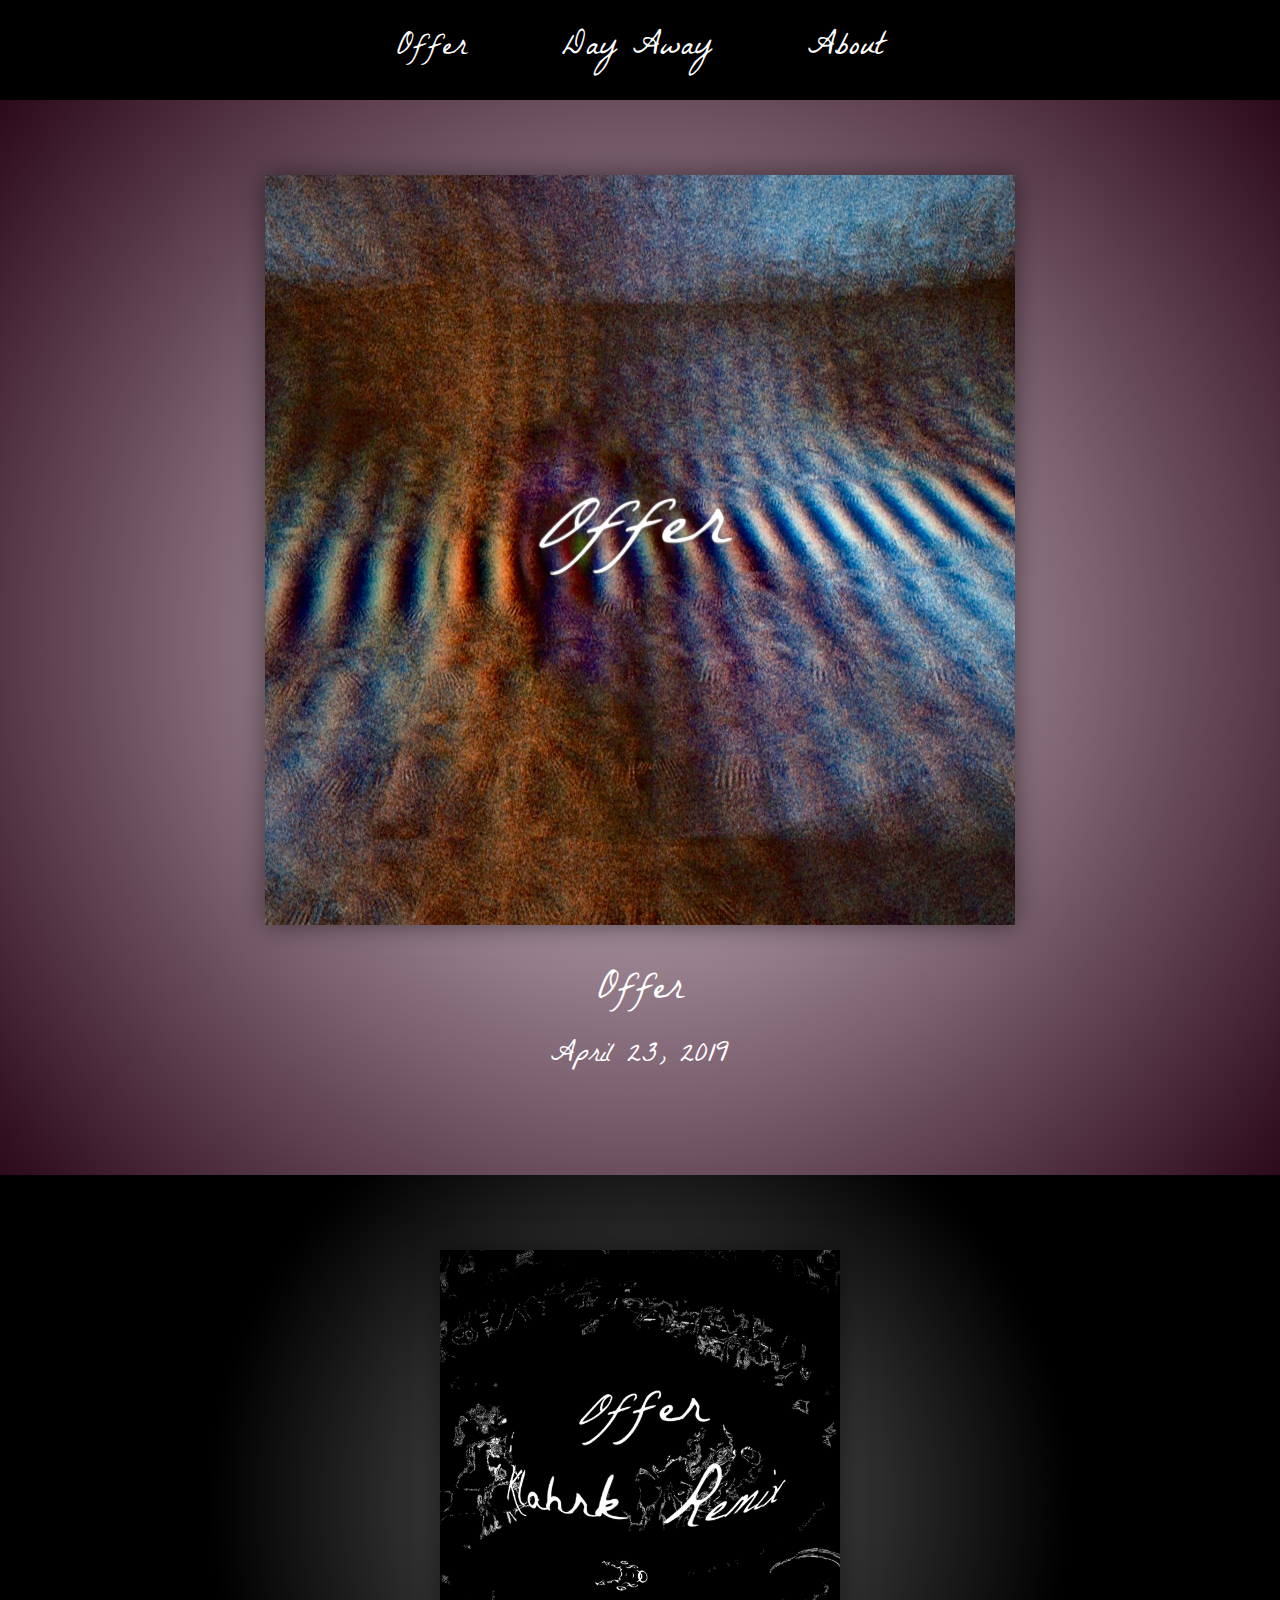
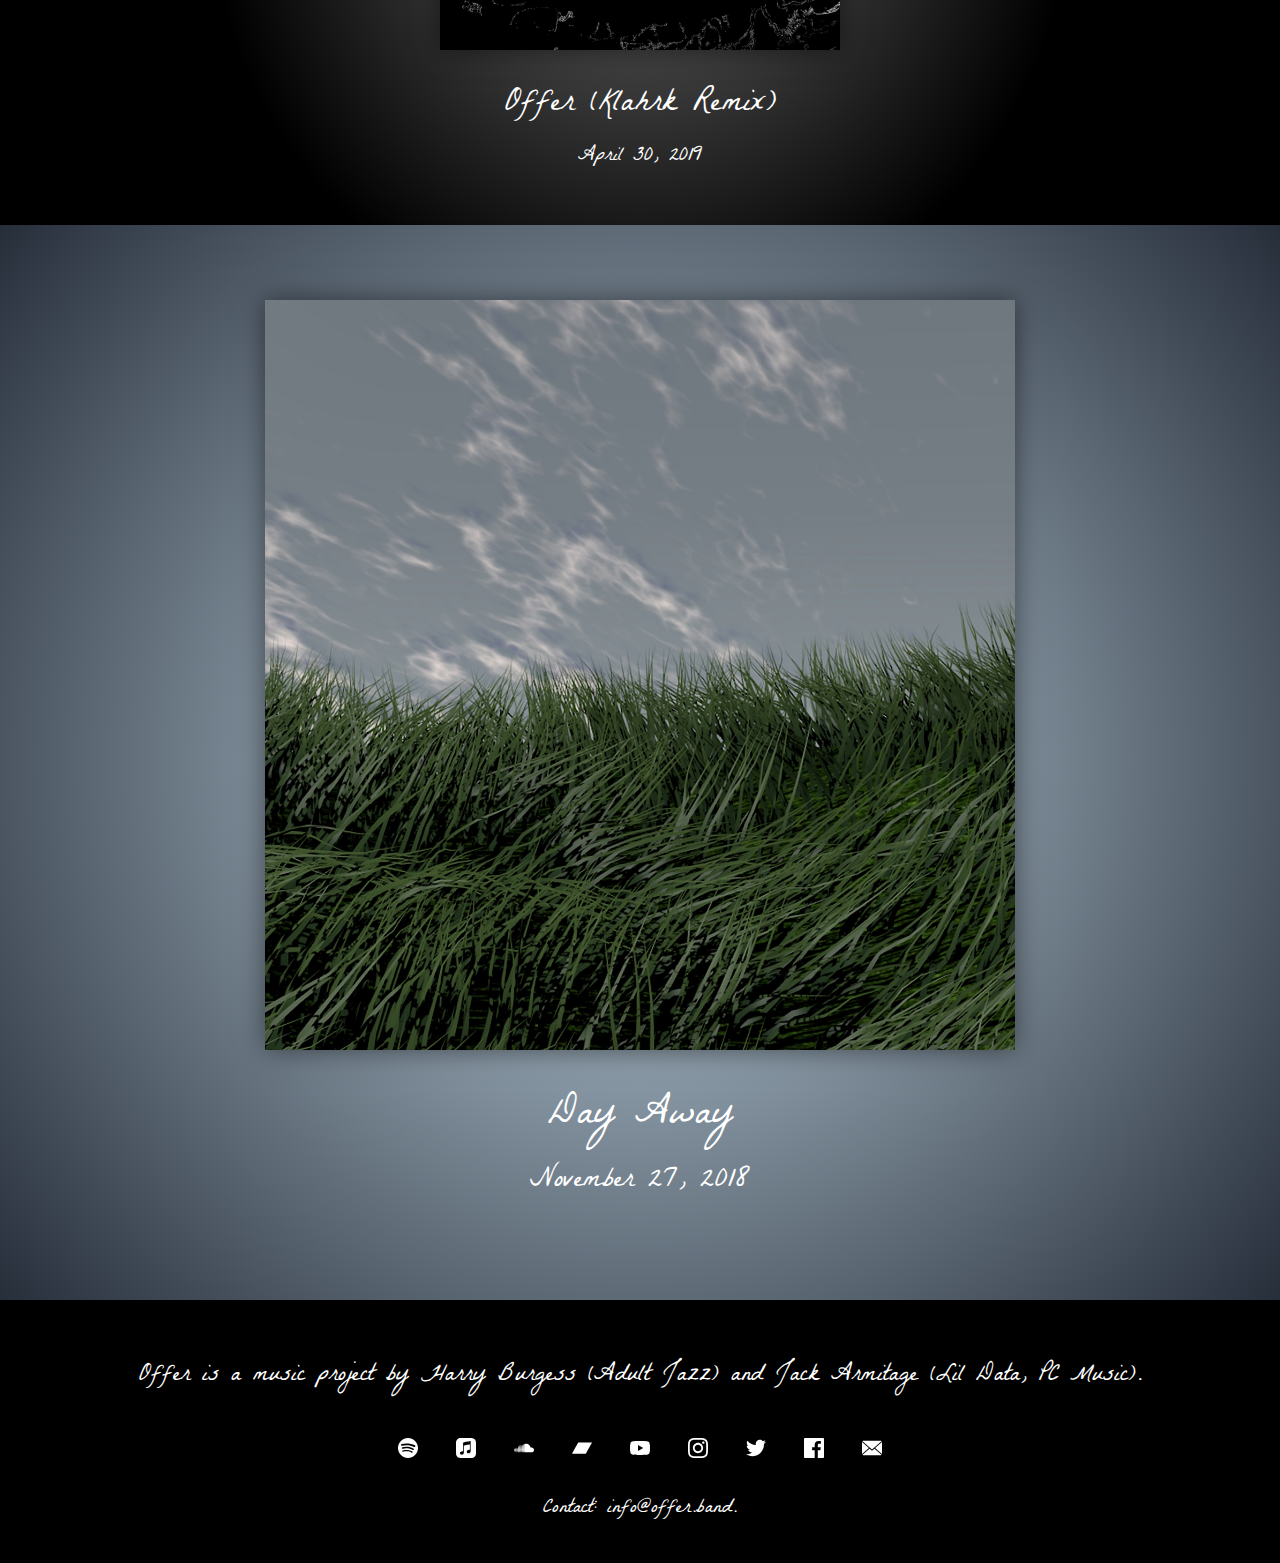
==== preview/index.html @ 7f5fa8a2 "new site preview" ====
<!DOCTYPE html>
<html>
<head>
	<!-- COMMON TAGS -->
	<meta charset="utf-8">
	<title>Offer</title>
	<!-- Search Engine -->
	<meta name="description" content="Offer is the music project of Harry Burgess (Adult Jazz) and Jack Armitage (Lil Data, PC Music)">
	<!-- <meta name="image" content="https://cdn.offer.band/file/offerband/dayaway.jpg"> -->
	<!-- Schema.org for Google -->
	<meta itemprop="name" content="Offer - Day Away">
	<meta itemprop="description" content="Offer is the music project of Harry Burgess (Adult Jazz) and Jack Armitage (Lil Data, PC Music)">
	<!-- <meta itemprop="image" content="https://cdn.offer.band/file/offerband/dayaway.jpg"> -->
	<!-- Twitter -->
	<meta name="twitter:card" content="summary">
	<meta name="twitter:title" content="Offer">
	<meta name="twitter:description" content="Offer is the music project of Harry Burgess (Adult Jazz) and Jack Armitage (Lil Data, PC Music)">
	<meta name="twitter:site" content="@offer_band">
	<!-- <meta name="twitter:image:src" content="https://cdn.offer.band/file/offerband/dayaway.jpg"> -->
	<!-- <meta name="twitter:player" content="https://www.youtube.com/embed/_wlcX8YhL0c"> -->
	<!-- Open Graph general (Facebook, Pinterest & Google+) -->
	<meta property="og:title" content="Offer - Day Away">
	<meta property="og:description" content="Offer is a music project by Harry Burgess (Adult Jazz) and Jack Armitage (Lil Data, PC Music)">
	<!-- <meta property="og:image" content="https://cdn.offer.band/file/offerband/dayaway.jpg"> -->
	<meta property="og:url" content="http://offer.band">
	<meta property="og:site_name" content="Offer">
	<meta property="og:locale" content="en_UK">
	<!-- <meta property="og:video" content="https://cdn.offer.band/file/offerband/grass.mp4"> -->
	<meta property="fb:admins" content="947531098779917">
	<meta property="og:type" content="website">

	<link rel="stylesheet" href="css/style.css">
</head>
<body>
	<div class="container">
		<div class="header">
			<div id="header-link-row">
				<a class="header-link" href="#offer"         title="Offer">Offer</a>
				<!-- <a class="header-link" href="#klahrk"        title="Offer">Offer (Klahrk Remix)</a> -->
				<a class="header-link" href="#dayaway"       title="Offer">Day Away</a>
				<a class="header-link" href="#footer-about"  title="Offer">About</a>
			</div>
		</div>
		<div class="release" id="offer">
			<a class="release-link" target="_blank" href="https://distrokid.com/hyperfollow/offer/offer" title="Listen to Offer">
				<img class="release-art" src="img/art/offer.jpg" alt="Offer (April 23, 2019)">
			</a>
			<a class="release-link" target="_blank" href="https://distrokid.com/hyperfollow/offer/offer" title="Listen to Offer">
				<p class="release-name">Offer</p>
			</a>
			<a class="release-link" target="_blank" href="https://distrokid.com/hyperfollow/offer/offer" title="Listen to Offer">
				<p class="release-date">April 23, 2019</p>
			</a>
		</div>
		<div class="release" id="klahrk">
			<a class="release-link" target="_blank" href="https://distrokid.com/hyperfollow/offer/offer-klahrk-remix" title="Listen to Offer (Klahrk Remix)">
				<img class="release-art" src="img/art/klahrk.jpg" alt="Offer (Klahrk Remix) (April 30, 2019)">
			</a>
			<a class="release-link" target="_blank" href="https://distrokid.com/hyperfollow/offer/offer-klahrk-remix" title="Listen to Offer (Klahrk Remix)">
				<p class="release-name">Offer (Klahrk Remix)</p>
			</a>
			<a class="release-link" target="_blank" href="https://distrokid.com/hyperfollow/offer/offer-klahrk-remix" title="Listen to Offer (Klahrk Remix)">
				<p class="release-date">April 30, 2019</p>
			</a>
		</div>
		<div class="release" id="dayaway">
			<a class="release-link" target="_blank" href="https://distrokid.com/hyperfollow/offer/fxxG" title="Listen to Day Away">
				<img class="release-art" src="img/art/dayaway.jpg" alt="Day Away (November 27, 2019)">
			</a>
			<a class="release-link" target="_blank" href="https://distrokid.com/hyperfollow/offer/fxxG" title="Listen to Day Away">
				<p class="release-name">Day Away</p>
			</a>
			<a class="release-link" target="_blank" href="https://distrokid.com/hyperfollow/offer/fxxG" title="Listen to Day Away">
				<p class="release-date">November 27, 2018</p>
			</a>
		</div>
		<div class="footer" id="footer">
			<p id="footer-about">
				Offer is a music project by Harry Burgess (<a class="footer-link" target="_blank" href="http://twitter.com/adultjazz" title="Adult Jazz Twitter">Adult Jazz</a>) and <a class="footer-link" target="_blank" href="http://jackarmitage.com" title="Jack Armitage website">Jack Armitage</a> (<a class="footer-link" target="_blank" href="http://lildata.co.uk" title="Lil Data website">Lil Data</a>, <a class="footer-link" target="_blank" href="http://pcmusic.info" title="PC Music website">PC Music</a>). 
			</p>
			<div id="footer-icon-row">
				<div class="footer-icon">
					<a class="footer-icon-link" target="_blank" href="https://open.spotify.com/album/7LFAzEcdPn4crq22RdvSYY?si=eyNoefelSA-qHgvAPj3Kvg" title="Spotify">
						<svg role="img" viewBox="0 0 24 24" xmlns="http://www.w3.org/2000/svg"><title>Spotify</title><path d="M12 0C5.4 0 0 5.4 0 12s5.4 12 12 12 12-5.4 12-12S18.66 0 12 0zm5.521 17.34c-.24.359-.66.48-1.021.24-2.82-1.74-6.36-2.101-10.561-1.141-.418.122-.779-.179-.899-.539-.12-.421.18-.78.54-.9 4.56-1.021 8.52-.6 11.64 1.32.42.18.479.659.301 1.02zm1.44-3.3c-.301.42-.841.6-1.262.3-3.239-1.98-8.159-2.58-11.939-1.38-.479.12-1.02-.12-1.14-.6-.12-.48.12-1.021.6-1.141C9.6 9.9 15 10.561 18.72 12.84c.361.181.54.78.241 1.2zm.12-3.36C15.24 8.4 8.82 8.16 5.16 9.301c-.6.179-1.2-.181-1.38-.721-.18-.601.18-1.2.72-1.381 4.26-1.26 11.28-1.02 15.721 1.621.539.3.719 1.02.419 1.56-.299.421-1.02.599-1.559.3z"/></svg>
					</a>
				</div>
				<div class="footer-icon">
					<a class="footer-icon-link" target="_blank" href="https://geo.itunes.apple.com/us/artist/offer/387914346?mt=1&app=music" title="Apple Music">
						<svg role="img" viewBox="0 0 24 24" xmlns="http://www.w3.org/2000/svg"><title>Apple Music</title><path d="M23.997 6.124c0-.738-.065-1.47-.24-2.19-.317-1.31-1.062-2.31-2.18-3.043C21.003.517 20.373.285 19.7.164c-.517-.093-1.038-.135-1.564-.15-.04-.003-.083-.01-.124-.013H5.988c-.152.01-.303.017-.455.026C4.786.07 4.043.15 3.34.428 2.004.958 1.04 1.88.475 3.208c-.192.448-.292.925-.363 1.408-.056.392-.088.785-.1 1.18 0 .032-.007.062-.01.093v12.223c.01.14.017.283.027.424.05.815.154 1.624.497 2.373.65 1.42 1.738 2.353 3.234 2.802.42.127.856.187 1.293.228.555.053 1.11.06 1.667.06h11.03c.525 0 1.048-.034 1.57-.1.823-.106 1.597-.35 2.296-.81.84-.553 1.472-1.287 1.88-2.208.186-.42.293-.87.37-1.324.113-.675.138-1.358.137-2.04-.002-3.8 0-7.595-.003-11.393zm-6.423 3.99v5.712c0 .417-.058.827-.244 1.206-.29.59-.76.962-1.388 1.14-.35.1-.706.157-1.07.173-.95.045-1.773-.6-1.943-1.536-.142-.773.227-1.624 1.038-2.022.323-.16.67-.25 1.018-.324.378-.082.758-.153 1.134-.24.274-.063.457-.23.51-.516.014-.063.02-.13.02-.193 0-1.815 0-3.63-.002-5.443 0-.062-.01-.125-.026-.185-.04-.15-.15-.243-.304-.234-.16.01-.318.035-.475.066-.76.15-1.52.303-2.28.456l-2.326.47-1.374.278c-.016.003-.032.01-.048.013-.277.077-.377.203-.39.49-.002.042 0 .086 0 .13-.002 2.602 0 5.204-.003 7.805 0 .42-.047.836-.215 1.227-.278.64-.77 1.04-1.434 1.233-.35.1-.71.16-1.075.172-.96.036-1.755-.6-1.92-1.544-.14-.812.23-1.685 1.154-2.075.357-.15.73-.232 1.108-.31.287-.06.575-.116.86-.177.383-.083.583-.323.6-.714v-.15c0-2.96 0-5.922.002-8.882 0-.123.013-.25.042-.37.07-.285.273-.448.546-.518.255-.066.515-.112.774-.165.733-.15 1.466-.296 2.2-.444l2.27-.46c.67-.134 1.34-.27 2.01-.403.22-.043.443-.088.664-.106.31-.025.523.17.554.482.008.073.012.148.012.223.002 1.91.002 3.822 0 5.732z"/></svg>
					</a>
				</div>
				<div class="footer-icon">
					<a class="footer-icon-link" target="_blank" href="https://soundcloud.com/offerband" title="SoundCloud">
						<svg role="img" viewBox="0 0 24 24" xmlns="http://www.w3.org/2000/svg"><title>SoundCloud</title><path d="M1.175 12.225c-.051 0-.094.046-.101.1l-.233 2.154.233 2.105c.007.058.05.098.101.098.05 0 .09-.04.099-.098l.255-2.105-.27-2.154c0-.057-.045-.1-.09-.1m-.899.828c-.06 0-.091.037-.104.094L0 14.479l.165 1.308c0 .055.045.094.09.094s.089-.045.104-.104l.21-1.319-.21-1.334c0-.061-.044-.09-.09-.09m1.83-1.229c-.061 0-.12.045-.12.104l-.21 2.563.225 2.458c0 .06.045.12.119.12.061 0 .105-.061.121-.12l.254-2.474-.254-2.548c-.016-.06-.061-.12-.121-.12m.945-.089c-.075 0-.135.06-.15.135l-.193 2.64.21 2.544c.016.077.075.138.149.138.075 0 .135-.061.15-.15l.24-2.532-.24-2.623c0-.075-.06-.135-.135-.135l-.031-.017zm1.155.36c-.005-.09-.075-.149-.159-.149-.09 0-.158.06-.164.149l-.217 2.43.2 2.563c0 .09.075.157.159.157.074 0 .148-.068.148-.158l.227-2.563-.227-2.444.033.015zm.809-1.709c-.101 0-.18.09-.18.181l-.21 3.957.187 2.563c0 .09.08.164.18.164.094 0 .174-.09.18-.18l.209-2.563-.209-3.972c-.008-.104-.088-.18-.18-.18m.959-.914c-.105 0-.195.09-.203.194l-.18 4.872.165 2.548c0 .12.09.209.195.209.104 0 .194-.089.21-.209l.193-2.548-.192-4.856c-.016-.12-.105-.21-.21-.21m.989-.449c-.121 0-.211.089-.225.209l-.165 5.275.165 2.52c.014.119.104.225.225.225.119 0 .225-.105.225-.225l.195-2.52-.196-5.275c0-.12-.105-.225-.225-.225m1.245.045c0-.135-.105-.24-.24-.24-.119 0-.24.105-.24.24l-.149 5.441.149 2.503c.016.135.121.24.256.24s.24-.105.24-.24l.164-2.503-.164-5.456-.016.015zm.749-.134c-.135 0-.255.119-.255.254l-.15 5.322.15 2.473c0 .15.12.255.255.255s.255-.12.255-.27l.15-2.474-.165-5.307c0-.148-.12-.27-.271-.27m1.005.166c-.164 0-.284.135-.284.285l-.103 5.143.135 2.474c0 .149.119.277.284.277.149 0 .271-.12.284-.285l.121-2.443-.135-5.112c-.012-.164-.135-.285-.285-.285m1.184-.945c-.045-.029-.105-.044-.165-.044s-.119.015-.165.044c-.09.054-.149.15-.149.255v.061l-.104 6.048.115 2.449v.008c.008.06.03.135.074.18.058.061.142.104.234.104.08 0 .158-.044.209-.09.058-.06.091-.135.091-.225l.015-.24.117-2.203-.135-6.086c0-.104-.061-.193-.135-.239l-.002-.022zm1.006-.547c-.045-.045-.09-.061-.15-.061-.074 0-.149.016-.209.061-.075.061-.119.15-.119.24v.029l-.137 6.609.076 1.215.061 1.185c0 .164.148.314.328.314.181 0 .33-.15.33-.329l.15-2.414-.15-6.637c0-.12-.074-.221-.165-.277m8.934 3.777c-.405 0-.795.086-1.139.232-.24-2.654-2.46-4.736-5.188-4.736-.659 0-1.305.135-1.889.359-.225.09-.27.18-.285.359v9.368c.016.18.15.33.33.345h8.185C22.681 17.218 24 15.914 24 14.28s-1.319-2.952-2.938-2.952"/></svg>
					</a>
				</div>
				<div class="footer-icon">
					<a class="footer-icon-link" target="_blank" href="https://offerband.bandcamp.com" title="Bandcamp">
						<svg role="img" viewBox="0 0 24 24" xmlns="http://www.w3.org/2000/svg"><title>Bandcamp</title><path d="M0 18.75l7.437-13.5H24l-7.438 13.5H0z"/></svg>
					</a>
				</div>
				<div class="footer-icon">
					<a class="footer-icon-link" target="_blank" href="https://www.youtube.com/channel/UCpZjg3_y49z2LSPCJ6suCJw" title="YouTube">
						<svg role="img" xmlns="http://www.w3.org/2000/svg" viewBox="0 0 24 24"><title>YouTube</title><path d="M23.495 6.205a3.007 3.007 0 0 0-2.088-2.088c-1.87-.501-9.396-.501-9.396-.501s-7.507-.01-9.396.501A3.007 3.007 0 0 0 .527 6.205a31.247 31.247 0 0 0-.522 5.805 31.247 31.247 0 0 0 .522 5.783 3.007 3.007 0 0 0 2.088 2.088c1.868.502 9.396.502 9.396.502s7.506 0 9.396-.502a3.007 3.007 0 0 0 2.088-2.088 31.247 31.247 0 0 0 .5-5.783 31.247 31.247 0 0 0-.5-5.805zM9.609 15.601V8.408l6.264 3.602z"/></svg>
					</a>
				</div>
				<div class="footer-icon">
					<a class="footer-icon-link" target="_blank" href="https://instagram.com/offerband" title="Instagram">
						<svg role="img" viewBox="0 0 24 24" xmlns="http://www.w3.org/2000/svg"><title>Instagram</title><path d="M12 0C8.74 0 8.333.015 7.053.072 5.775.132 4.905.333 4.14.63c-.789.306-1.459.717-2.126 1.384S.935 3.35.63 4.14C.333 4.905.131 5.775.072 7.053.012 8.333 0 8.74 0 12s.015 3.667.072 4.947c.06 1.277.261 2.148.558 2.913.306.788.717 1.459 1.384 2.126.667.666 1.336 1.079 2.126 1.384.766.296 1.636.499 2.913.558C8.333 23.988 8.74 24 12 24s3.667-.015 4.947-.072c1.277-.06 2.148-.262 2.913-.558.788-.306 1.459-.718 2.126-1.384.666-.667 1.079-1.335 1.384-2.126.296-.765.499-1.636.558-2.913.06-1.28.072-1.687.072-4.947s-.015-3.667-.072-4.947c-.06-1.277-.262-2.149-.558-2.913-.306-.789-.718-1.459-1.384-2.126C21.319 1.347 20.651.935 19.86.63c-.765-.297-1.636-.499-2.913-.558C15.667.012 15.26 0 12 0zm0 2.16c3.203 0 3.585.016 4.85.071 1.17.055 1.805.249 2.227.415.562.217.96.477 1.382.896.419.42.679.819.896 1.381.164.422.36 1.057.413 2.227.057 1.266.07 1.646.07 4.85s-.015 3.585-.074 4.85c-.061 1.17-.256 1.805-.421 2.227-.224.562-.479.96-.899 1.382-.419.419-.824.679-1.38.896-.42.164-1.065.36-2.235.413-1.274.057-1.649.07-4.859.07-3.211 0-3.586-.015-4.859-.074-1.171-.061-1.816-.256-2.236-.421-.569-.224-.96-.479-1.379-.899-.421-.419-.69-.824-.9-1.38-.165-.42-.359-1.065-.42-2.235-.045-1.26-.061-1.649-.061-4.844 0-3.196.016-3.586.061-4.861.061-1.17.255-1.814.42-2.234.21-.57.479-.96.9-1.381.419-.419.81-.689 1.379-.898.42-.166 1.051-.361 2.221-.421 1.275-.045 1.65-.06 4.859-.06l.045.03zm0 3.678c-3.405 0-6.162 2.76-6.162 6.162 0 3.405 2.76 6.162 6.162 6.162 3.405 0 6.162-2.76 6.162-6.162 0-3.405-2.76-6.162-6.162-6.162zM12 16c-2.21 0-4-1.79-4-4s1.79-4 4-4 4 1.79 4 4-1.79 4-4 4zm7.846-10.405c0 .795-.646 1.44-1.44 1.44-.795 0-1.44-.646-1.44-1.44 0-.794.646-1.439 1.44-1.439.793-.001 1.44.645 1.44 1.439z"/></svg>
					</a>
				</div>
				<div class="footer-icon">
					<a class="footer-icon-link" target="_blank" href="https://twitter.com/offer_band" title="Twitter">
						<svg role="img" viewBox="0 0 24 24" xmlns="http://www.w3.org/2000/svg"><title>Twitter</title><path d="M23.954 4.569c-.885.389-1.83.654-2.825.775 1.014-.611 1.794-1.574 2.163-2.723-.951.555-2.005.959-3.127 1.184-.896-.959-2.173-1.559-3.591-1.559-2.717 0-4.92 2.203-4.92 4.917 0 .39.045.765.127 1.124C7.691 8.094 4.066 6.13 1.64 3.161c-.427.722-.666 1.561-.666 2.475 0 1.71.87 3.213 2.188 4.096-.807-.026-1.566-.248-2.228-.616v.061c0 2.385 1.693 4.374 3.946 4.827-.413.111-.849.171-1.296.171-.314 0-.615-.03-.916-.086.631 1.953 2.445 3.377 4.604 3.417-1.68 1.319-3.809 2.105-6.102 2.105-.39 0-.779-.023-1.17-.067 2.189 1.394 4.768 2.209 7.557 2.209 9.054 0 13.999-7.496 13.999-13.986 0-.209 0-.42-.015-.63.961-.689 1.8-1.56 2.46-2.548l-.047-.02z"/></svg>
					</a>
				</div>
				<div class="footer-icon">
					<a class="footer-icon-link" target="_blank" href="https://facebook.com/offerbanduk" title="Facebook">
						<svg role="img" viewBox="0 0 24 24" xmlns="http://www.w3.org/2000/svg"><title>Facebook</title><path d="M22.676 0H1.324C.593 0 0 .593 0 1.324v21.352C0 23.408.593 24 1.324 24h11.494v-9.294H9.689v-3.621h3.129V8.41c0-3.099 1.894-4.785 4.659-4.785 1.325 0 2.464.097 2.796.141v3.24h-1.921c-1.5 0-1.792.721-1.792 1.771v2.311h3.584l-.465 3.63H16.56V24h6.115c.733 0 1.325-.592 1.325-1.324V1.324C24 .593 23.408 0 22.676 0"/></svg>
					</a>
				</div>
				<div class="footer-icon">
					<a class="footer-icon-link" target="_blank" href="https://eepurl.com/dOR8Gf" title="Mailing list">
						<svg role="img" version="1.1" xmlns="http://www.w3.org/2000/svg" viewBox="0 0 14 14"><title>Mailing list</title><path d="M7,9L5.268,7.484l-4.952,4.245C0.496,11.896,0.739,12,1.007,12h11.986 c0.267,0,0.509-0.104,0.688-0.271L8.732,7.484L7,9z"/><path d="M13.684,2.271C13.504,2.103,13.262,2,12.993,2H1.007C0.74,2,0.498,2.104,0.318,2.273L7,8 L13.684,2.271z"/><polygon points="0,2.878 0,11.186 4.833,7.079"/><polygon points="9.167,7.079 14,11.186 14,2.875"/></svg>
					</a>
				</div>
			</div>
			<p id="footer-contact">
				Contact: <a class="footer-link" href="mailto:info@offer.band?subject=Hi">info@offer.band</a>.
			</p>
		</div>
	</div>
</body>
</html>
---- preview/css/style.css ----
@font-face {
  font-family: 'LaBelleAurore';
  src: url('../fonts/LaBelleAurore.ttf') format('truetype');
}

body {
	margin: 0;
	background-color: #000;
	width: 100%;

	font-family: LaBelleAurore, Helvetica, sans-serif;
	text-align: center;
	color:#fff;
}

a {
	text-decoration: none;
	color: #fff;
}

a:hover {
	text-decoration: underline;
}

.container{

}

/*       HEADER          */

.header {
	height: 100px;
	font-size: 2em;
}

.header-link {
	padding: 40px;
}

#header-link-row {
	padding-top: 20px;
}

/*       RELEASE          */


.release {
	width: 100%;
	height: 1000px;
	padding-top: 75px;
}

.release-link {

}

.release-art {
	width: 750px;
	-webkit-box-shadow: 0px 0px 25px 0px rgba(0,0,0,0.5);
	-moz-box-shadow: 0px 0px 25px 0px rgba(0,0,0,0.5);
	box-shadow: 0px 0px 25px 0px rgba(0,0,0,0.5);
}

.release-art img {
}

.release-name {
	color: #fff;
	font-size: 2.5em;
	line-height: 0.75em;
}

.release-date {
	color: #fff;
	font-size: 1.75em;
	line-height: 0.75em;
}

#offer {
	background: rgb(31,18,25);
	background: radial-gradient(circle, rgb(221, 204, 214) 0%, rgb(44, 9, 27) 100%);
}

/*     KLAHRK REMIX      */

#klahrk {
	height: 575px;
	background: rgb(0,0,0);
	background: radial-gradient(circle, rgba(100,100,100,1) 0%, rgba(0,0,0,1) 60%);
}

#klahrk img {
	width: 400px;
}

#klahrk .release-name {
	color: #fff;
	font-size: 2em;
	line-height: 0.75em;
}

#klahrk .release-date {
	color: #fff;
	font-size: 1.25em;
	line-height: 0.75em;
}

#dayaway {
	background: rgb(118,126,138);
	background: radial-gradient(circle, rgb(194,214,227) 0%, rgb(38,46,58) 100%);
}

/*       FOOTER          */

.footer {
	margin: 0 auto;
	padding-top: 20px;
}

.footer-icon-row {
}

.footer-icon-link {
	fill: white;	
}

.footer-icon {
	display: inline-block;
	width: 20px;
	height: 20px;
	padding-left: 15px;
	padding-right: 15px;
	fill: white;
}

.footer-link {

}

#footer-about {
	padding-top: 10px;
	padding-bottom: 15px;
	font-size: 1.5em;
}

#footer-contact {
	font-size: 1.25em;
	padding-top: 0px;
	padding-bottom: 15px;
}
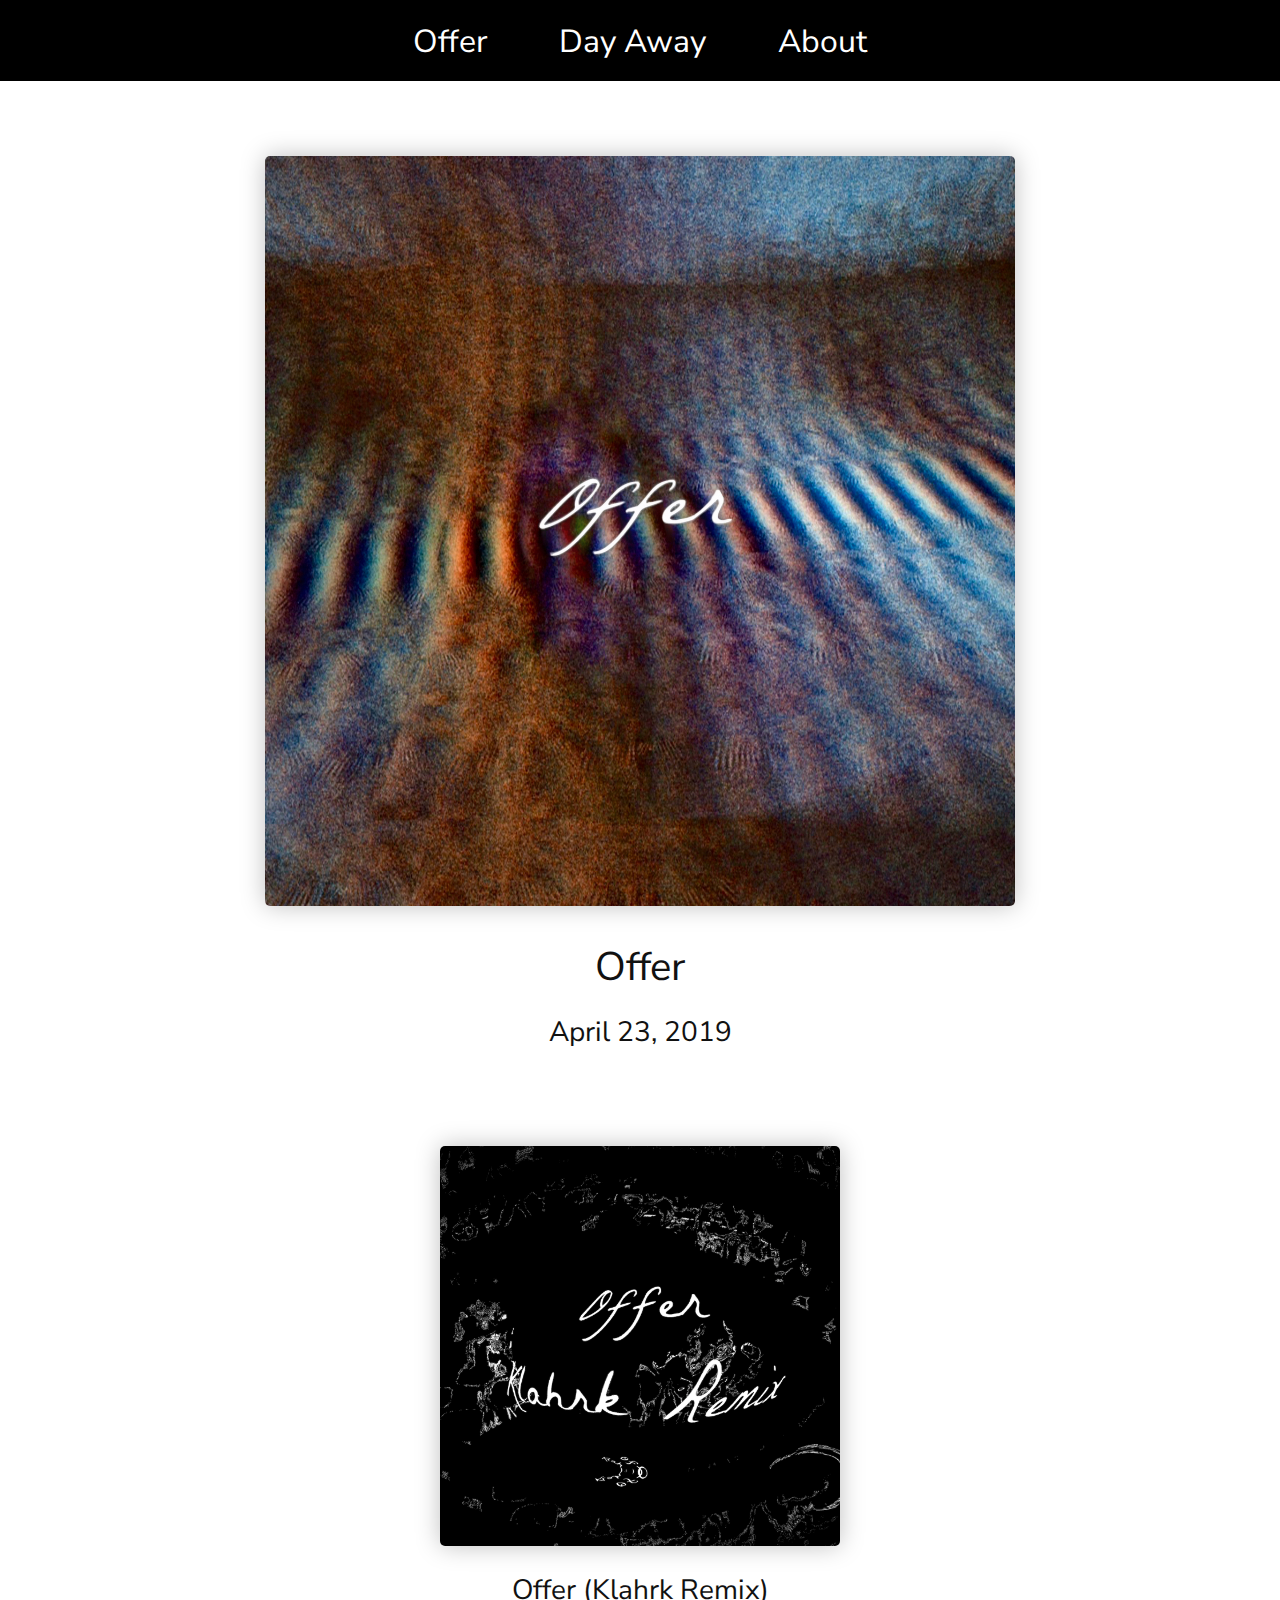
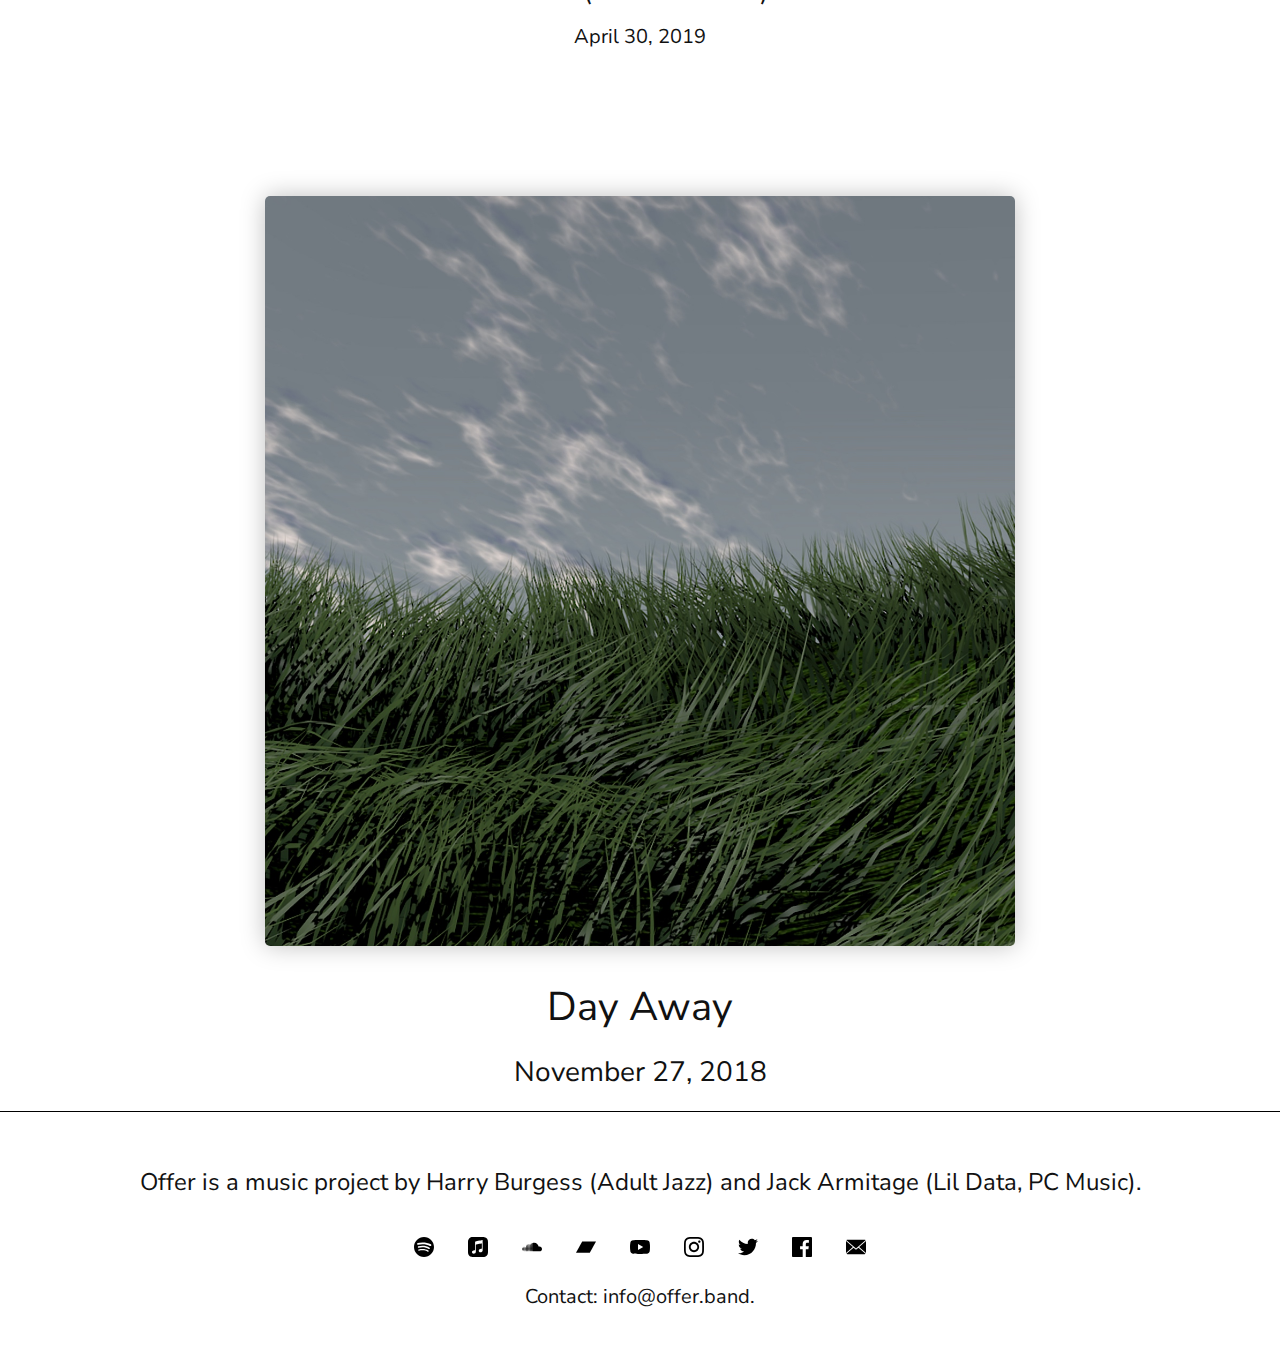
==== commit ab0db60f: "preview" ====
--- a/preview/index.html
+++ b/preview/index.html
@@ -1,42 +1,77 @@
 <!DOCTYPE html>
 <html>
 <head>
+
 	<!-- COMMON TAGS -->
 	<meta charset="utf-8">
 	<title>Offer</title>
 	<!-- Search Engine -->
 	<meta name="description" content="Offer is the music project of Harry Burgess (Adult Jazz) and Jack Armitage (Lil Data, PC Music)">
-	<!-- <meta name="image" content="https://cdn.offer.band/file/offerband/dayaway.jpg"> -->
+	<meta name="image" content="https://cdn.offer.band/file/offerband/offer.jpg">
 	<!-- Schema.org for Google -->
 	<meta itemprop="name" content="Offer - Day Away">
 	<meta itemprop="description" content="Offer is the music project of Harry Burgess (Adult Jazz) and Jack Armitage (Lil Data, PC Music)">
-	<!-- <meta itemprop="image" content="https://cdn.offer.band/file/offerband/dayaway.jpg"> -->
+	<meta itemprop="image" content="https://cdn.offer.band/file/offerband/offer.jpg">
 	<!-- Twitter -->
 	<meta name="twitter:card" content="summary">
 	<meta name="twitter:title" content="Offer">
 	<meta name="twitter:description" content="Offer is the music project of Harry Burgess (Adult Jazz) and Jack Armitage (Lil Data, PC Music)">
 	<meta name="twitter:site" content="@offer_band">
-	<!-- <meta name="twitter:image:src" content="https://cdn.offer.band/file/offerband/dayaway.jpg"> -->
-	<!-- <meta name="twitter:player" content="https://www.youtube.com/embed/_wlcX8YhL0c"> -->
+	<meta name="twitter:image:src" content="https://cdn.offer.band/file/offerband/offer.jpg">
 	<!-- Open Graph general (Facebook, Pinterest & Google+) -->
 	<meta property="og:title" content="Offer - Day Away">
 	<meta property="og:description" content="Offer is a music project by Harry Burgess (Adult Jazz) and Jack Armitage (Lil Data, PC Music)">
-	<!-- <meta property="og:image" content="https://cdn.offer.band/file/offerband/dayaway.jpg"> -->
+	<meta property="og:image" content="https://cdn.offer.band/file/offerband/offer.jpg">
 	<meta property="og:url" content="http://offer.band">
 	<meta property="og:site_name" content="Offer">
 	<meta property="og:locale" content="en_UK">
-	<!-- <meta property="og:video" content="https://cdn.offer.band/file/offerband/grass.mp4"> -->
 	<meta property="fb:admins" content="947531098779917">
 	<meta property="og:type" content="website">
 
 	<link rel="stylesheet" href="css/style.css">
+
+<!-- 	                                                                                                                                                               
+                                                                                                                                                               
+                                        .#@@@@@@@@(                                                                                                            
+                                    ,%@@@@@@@&   %@&                         ./(###(                     ,#%@@@@@/                                             
+                                  (@@@& &@@      *@@                    /@@@@   &@#               .&@@@     @@                                             
+                               #@@@   &@        (@%                 (@@@%        ,@@             #@@@&         &@                                              
+                            .@@@%   #@&        (@                 &@@&          (@%            #@@@          ,&%                                               
+                          %@@&     @@        ,@&               ,&@&            &             /@@%                                                              
+                       ,@@@%     (@&       ,@@               ,@@%                          (@@                                                    %@@@         
+                     ,@@@%      #@@       @@%              .@@%                           &@%                                                    (@@@@&        
+                   &@@&         @@%    (@@                @@%                           @@&                                                    ,@@@@@@@@       
+                .&@@&          *@@# .&@@               ,@@@         .,(               &@@%       .(###             .(###,                     ,@@@@@@@@@%      
+               &@@&            #@@@@@&               ,&@@@%.#&@@@@@@%               %@@@@&&@@@@@@@%            ,%@@@@@@@@                    &@@@@   @@@%      
+             @@@&              @@@@              .(&@@@@@@@@@&                  .(&@@@@@@@@               ,@@@@@   @@@&                  %@@@%    ,@@@       
+           &@@&              #@@&          *#@@@@@@@@@@%                  ,&@@@@@@@@@@                  ,@@@@    ,@@@&                 &@@@%      @@@        
+         @@@@             #@@&           %&&%#((@@@@@                    &%%%%  @@@@#                   /@@@@    &@@@@                ,@@@%       (@@@         
+      ,@@@@           ,&@@%                    ,@@@%                           &@@@                    (@@@@@@@@@&                  %@@&         &@@&          
+     %@@@          /@@@%                      &@@&                            @@@&                    ,@@@@@@@&                  /@@@           @@@@           
+   (@@@       .#@@@%                        /@@@                            /@@@%                     #@@@@@#               /#&@@@@            @@@@#           
+  *@@@   ,#&@@@&                          ,@@@&                            &@@@                        @@@@@@#..  .,(&&@@@@@@@@&               @@@@#           
+  @@@@@@@&%                              %@@&                            .@@@%                          #&@@@@@@@@@@@@&&%%                     %@@@@@@&&&&@@@@@
+                                       %@@&                             &@@&                                                                       %%%%&%      
+                                     ,@@@#                             @@@#                                                                                    
+                                   /@@@                              &@@#                                                                                      
+                                 /@@@                              %@@&                                                                                        
+                               .@@@                              (@@&                                                                                          
+                             (@@@                              #@@@                                                                                            
+                           /@@@                              (@@@                                                                                              
+                        ,&@@&                             /&@@@                                                                                                
+                     ,@@@@                             ,&@@@@                                                                                                  
+                  /@@@@%                            ,&@@@@%                                                                                                    
+            .#@@@@@&                          (%@@@@@@@                                                                                                        
+
+	http://offer.band
+	 -->
+	
 </head>
 <body>
 	<div class="container">
 		<div class="header">
 			<div id="header-link-row">
 				<a class="header-link" href="#offer"         title="Offer">Offer</a>
-				<!-- <a class="header-link" href="#klahrk"        title="Offer">Offer (Klahrk Remix)</a> -->
 				<a class="header-link" href="#dayaway"       title="Offer">Day Away</a>
 				<a class="header-link" href="#footer-about"  title="Offer">About</a>
 			</div>
--- a/preview/css/style.css
+++ b/preview/css/style.css
@@ -1,21 +1,23 @@
-@font-face {
+/*@font-face {
   font-family: 'LaBelleAurore';
   src: url('../fonts/LaBelleAurore.ttf') format('truetype');
-}
+}*/
+
+@import url('https://fonts.googleapis.com/css?family=Nunito+Sans:300');
 
 body {
 	margin: 0;
-	background-color: #000;
+	background-color: #fff;
 	width: 100%;
 
-	font-family: LaBelleAurore, Helvetica, sans-serif;
+	font-family: 'Nunito Sans', Helvetica sans-serif;
 	text-align: center;
-	color:#fff;
+	color:#111;
 }
 
 a {
 	text-decoration: none;
-	color: #fff;
+	color: #111;
 }
 
 a:hover {
@@ -23,18 +25,31 @@
 }
 
 .container{
-
+	/*width: 80%;*/
+	/*padding-left: 10%;*/
 }
 
 /*       HEADER          */
 
 .header {
-	height: 100px;
+	height: 80px;
 	font-size: 2em;
+
+	background-color: #000;
+	color:#fff;
+
+	border-bottom: 1px solid black;
+}
+
+.header a {
+	color: #fff;
 }
 
 .header-link {
-	padding: 40px;
+	padding-top: 40px;
+	padding-left: 2.5%;
+	padding-right: 2.5%;
+	padding-bottom: 0px;
 }
 
 #header-link-row {
@@ -43,10 +58,9 @@
 
 /*       RELEASE          */
 
-
 .release {
 	width: 100%;
-	height: 1000px;
+	/*height: 1000px;*/
 	padding-top: 75px;
 }
 
@@ -56,37 +70,40 @@
 
 .release-art {
 	width: 750px;
-	-webkit-box-shadow: 0px 0px 25px 0px rgba(0,0,0,0.5);
-	-moz-box-shadow: 0px 0px 25px 0px rgba(0,0,0,0.5);
-	box-shadow: 0px 0px 25px 0px rgba(0,0,0,0.5);
+
+	-webkit-box-shadow: 0px 0px 25px 0px rgba(0,0,0,0.25);
+	-moz-box-shadow: 0px 0px 25px 0px rgba(0,0,0,0.25);
+	box-shadow: 0px 0px 25px 0px rgba(0,0,0,0.25);
+
+	-webkit-border-radius: 5px;
+	-moz-border-radius: 5px;
+	border-radius: 5px; 
 }
 
 .release-art img {
 }
 
 .release-name {
-	color: #fff;
 	font-size: 2.5em;
 	line-height: 0.75em;
 }
 
 .release-date {
-	color: #fff;
 	font-size: 1.75em;
 	line-height: 0.75em;
 }
 
 #offer {
-	background: rgb(31,18,25);
-	background: radial-gradient(circle, rgb(221, 204, 214) 0%, rgb(44, 9, 27) 100%);
+	/*background: rgb(31,18,25);*/
+	/*background: radial-gradient(circle, rgba(221, 204, 214, 0.25) 0%, rgba(44, 9, 27, 0.5) 100%);*/
 }
 
 /*     KLAHRK REMIX      */
 
 #klahrk {
 	height: 575px;
-	background: rgb(0,0,0);
-	background: radial-gradient(circle, rgba(100,100,100,1) 0%, rgba(0,0,0,1) 60%);
+	/*background: rgb(0,0,0);*/
+	/*background: radial-gradient(circle, rgba(100,100,100,1) 0%, rgba(0,0,0,1) 60%);*/
 }
 
 #klahrk img {
@@ -94,20 +111,18 @@
 }
 
 #klahrk .release-name {
-	color: #fff;
-	font-size: 2em;
+	font-size: 1.75em;
 	line-height: 0.75em;
 }
 
 #klahrk .release-date {
-	color: #fff;
 	font-size: 1.25em;
 	line-height: 0.75em;
 }
 
 #dayaway {
-	background: rgb(118,126,138);
-	background: radial-gradient(circle, rgb(194,214,227) 0%, rgb(38,46,58) 100%);
+	/*background: rgb(118,126,138);*/
+	/*background: radial-gradient(circle, rgb(194,214,227) 0%, rgb(38,46,58) 100%);*/
 }
 
 /*       FOOTER          */
@@ -115,13 +130,16 @@
 .footer {
 	margin: 0 auto;
 	padding-top: 20px;
+	/*width: 80%;*/
+
+	border-top: 1px solid black;
 }
 
 .footer-icon-row {
 }
 
 .footer-icon-link {
-	fill: white;	
+	fill: black;	
 }
 
 .footer-icon {
@@ -130,7 +148,7 @@
 	height: 20px;
 	padding-left: 15px;
 	padding-right: 15px;
-	fill: white;
+	fill: black;
 }
 
 .footer-link {
@@ -149,3 +167,14 @@
 	padding-bottom: 15px;
 }
 
+/*    MOBILE   */
+
+@media screen and (max-width: 767px) {
+  
+  .header {
+  	font-size: 4em;
+  	width:5%;
+  	background-color:#182;
+  }
+  
+}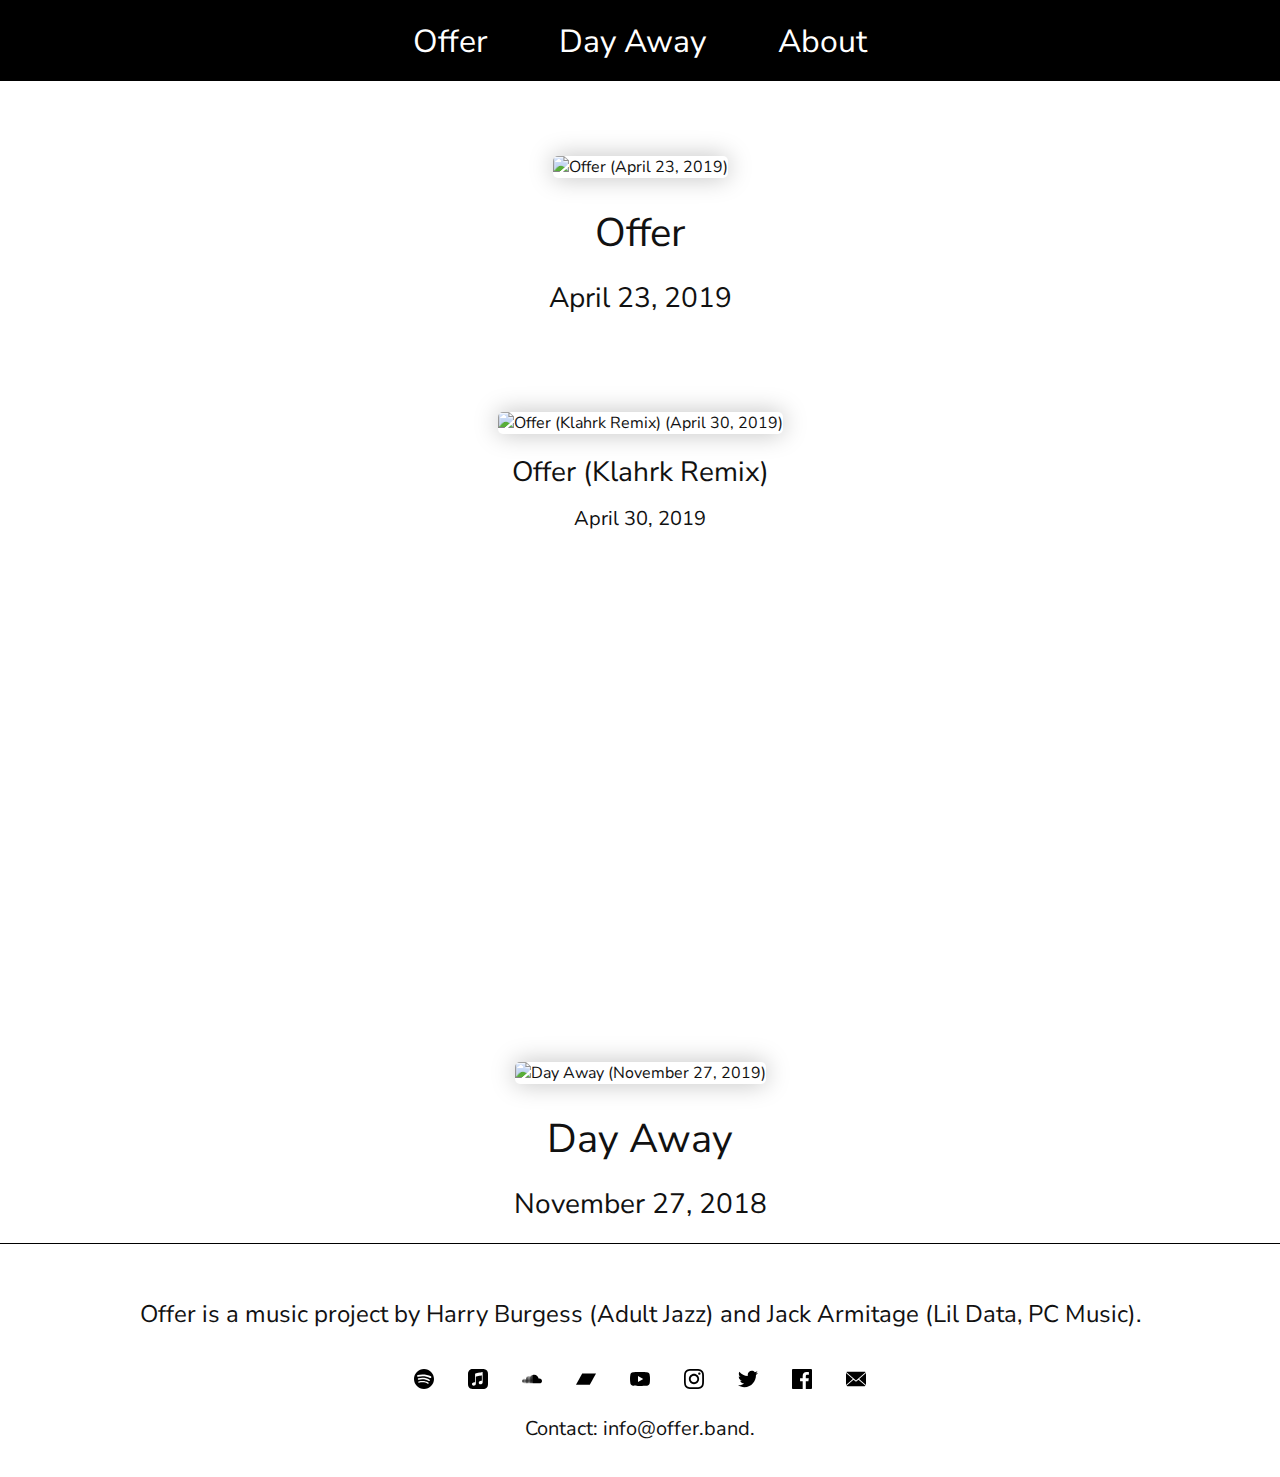
==== commit f8ccf771: "preview" ====
--- a/preview/index.html
+++ b/preview/index.html
@@ -78,7 +78,7 @@
 		</div>
 		<div class="release" id="offer">
 			<a class="release-link" target="_blank" href="https://distrokid.com/hyperfollow/offer/offer" title="Listen to Offer">
-				<img class="release-art" src="img/art/offer.jpg" alt="Offer (April 23, 2019)">
+				<img class="release-art" src="https://cdn.offer.band/file/offerband/art_offer.jpg" alt="Offer (April 23, 2019)">
 			</a>
 			<a class="release-link" target="_blank" href="https://distrokid.com/hyperfollow/offer/offer" title="Listen to Offer">
 				<p class="release-name">Offer</p>
@@ -89,7 +89,7 @@
 		</div>
 		<div class="release" id="klahrk">
 			<a class="release-link" target="_blank" href="https://distrokid.com/hyperfollow/offer/offer-klahrk-remix" title="Listen to Offer (Klahrk Remix)">
-				<img class="release-art" src="img/art/klahrk.jpg" alt="Offer (Klahrk Remix) (April 30, 2019)">
+				<img class="release-art" src="https://cdn.offer.band/file/offerband/art_klahrk.jpg" alt="Offer (Klahrk Remix) (April 30, 2019)">
 			</a>
 			<a class="release-link" target="_blank" href="https://distrokid.com/hyperfollow/offer/offer-klahrk-remix" title="Listen to Offer (Klahrk Remix)">
 				<p class="release-name">Offer (Klahrk Remix)</p>
@@ -100,7 +100,7 @@
 		</div>
 		<div class="release" id="dayaway">
 			<a class="release-link" target="_blank" href="https://distrokid.com/hyperfollow/offer/fxxG" title="Listen to Day Away">
-				<img class="release-art" src="img/art/dayaway.jpg" alt="Day Away (November 27, 2019)">
+				<img class="release-art" src="https://cdn.offer.band/file/offerband/dayaway.jpg" alt="Day Away (November 27, 2019)">
 			</a>
 			<a class="release-link" target="_blank" href="https://distrokid.com/hyperfollow/offer/fxxG" title="Listen to Day Away">
 				<p class="release-name">Day Away</p>
--- a/preview/css/style.css
+++ b/preview/css/style.css
@@ -166,15 +166,3 @@
 	padding-top: 0px;
 	padding-bottom: 15px;
 }
-
-/*    MOBILE   */
-
-@media screen and (max-width: 767px) {
-  
-  .header {
-  	font-size: 4em;
-  	width:5%;
-  	background-color:#182;
-  }
-  
-}